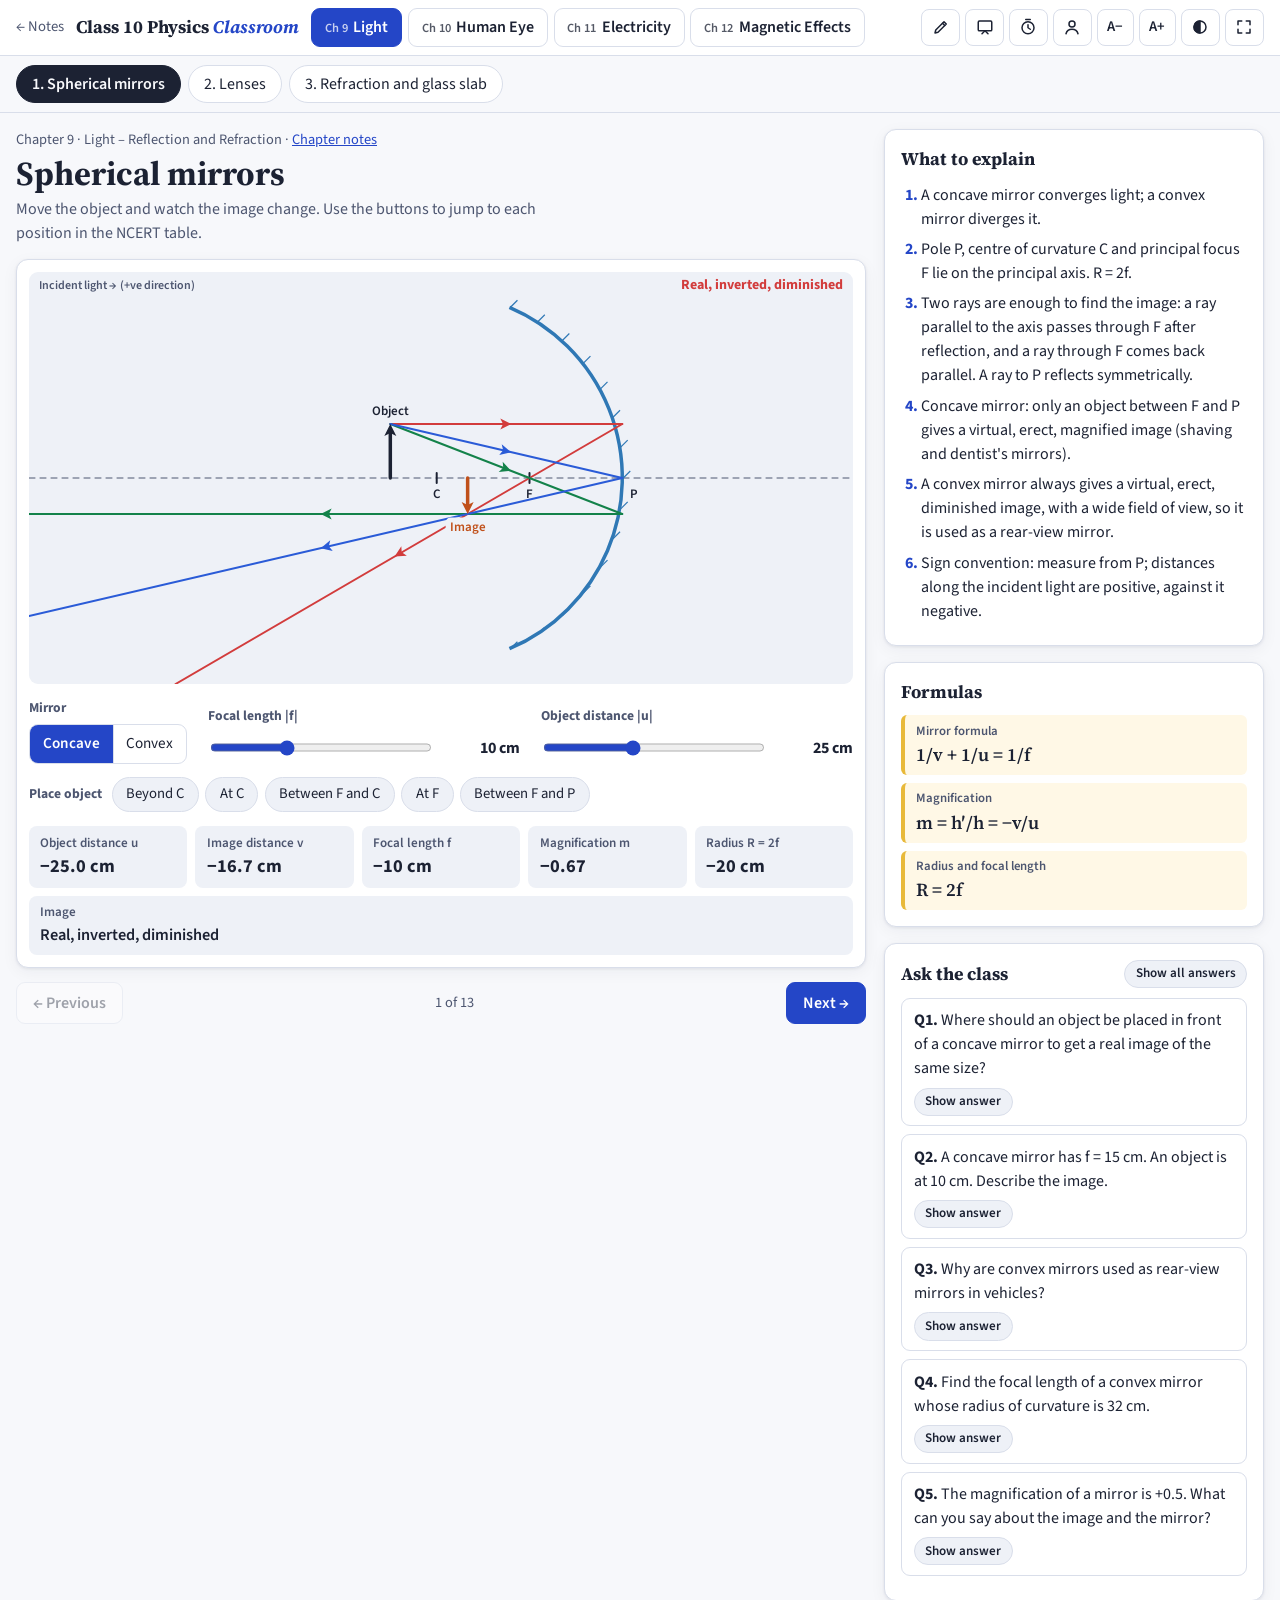
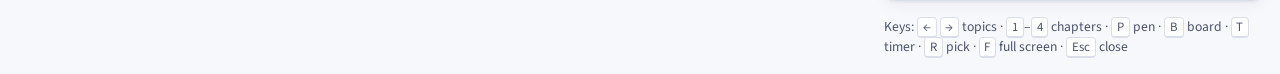
==== class-10/classroom/index.html @ 71f0e79f "Add interactive Class 10 physics classroom page A projector-friendly teaching page at class-10/class" ====
<!doctype html>
<html lang="en">
<head>
  <meta charset="utf-8">
  <meta name="viewport" content="width=device-width, initial-scale=1">
  <title>Class 10 Physics Classroom</title>
  <meta name="description" content="Interactive simulations for teaching CBSE (NCERT) Class 10 physics: light, the human eye, electricity and magnetic effects of current. Includes a pen, whiteboard, timer and student picker for the classroom.">
  <script>try{var t=localStorage.getItem("theme");if(t)document.documentElement.setAttribute("data-theme",t);var f=localStorage.getItem("cls-fs");if(f)document.documentElement.style.setProperty("--fs",f);}catch(e){}</script>
  <link rel="preconnect" href="https://fonts.googleapis.com">
  <link rel="preconnect" href="https://fonts.gstatic.com" crossorigin>
  <link href="https://fonts.googleapis.com/css2?family=Source+Sans+3:wght@400;600;700&family=Source+Serif+4:ital,wght@0,600;0,700;1,600&display=swap" rel="stylesheet">
  <link rel="stylesheet" href="classroom.css">
</head>
<body>
  <header class="topbar">
    <div class="brand">
      <a class="home" href="../../index.html" title="Back to the notes website">← Notes</a>
      <span class="title">Class 10 Physics <em>Classroom</em></span>
    </div>
    <nav class="chapters" id="chapters" role="tablist" aria-label="Chapters"></nav>
    <div class="tools" role="toolbar" aria-label="Teaching tools">
      <button class="tool" id="tPen" type="button" aria-pressed="false" title="Pen: draw over the page (P)">
        <svg viewBox="0 0 24 24"><path d="M4 20l4-1 11-11-3-3L5 16l-1 4z"/><path d="M14 7l3 3"/></svg><span class="tl">Pen</span></button>
      <button class="tool" id="tBoard" type="button" aria-pressed="false" title="Blank whiteboard (B)">
        <svg viewBox="0 0 24 24"><rect x="3" y="4" width="18" height="13" rx="1.5"/><path d="M8 21l4-4 4 4"/></svg><span class="tl">Board</span></button>
      <button class="tool" id="tTimer" type="button" aria-pressed="false" title="Activity timer (T)">
        <svg viewBox="0 0 24 24"><circle cx="12" cy="13" r="8"/><path d="M12 9v4l3 2M9 2h6"/></svg><span class="tl">Timer</span></button>
      <button class="tool" id="tPick" type="button" aria-pressed="false" title="Pick a student at random (R)">
        <svg viewBox="0 0 24 24"><circle cx="12" cy="8" r="4"/><path d="M4 21c1-4 4-6 8-6s7 2 8 6"/></svg><span class="tl">Pick</span></button>
      <button class="tool" id="tSmaller" type="button" title="Smaller text (−)"><span>A−</span></button>
      <button class="tool" id="tBigger" type="button" title="Bigger text for the projector (+)"><span>A+</span></button>
      <button class="tool" id="tTheme" type="button" title="Light / dark">
        <svg viewBox="0 0 24 24"><circle cx="12" cy="12" r="8"/><path d="M12 4a8 8 0 0 0 0 16z" fill="currentColor"/></svg></button>
      <button class="tool" id="tFull" type="button" title="Full screen (F)">
        <svg viewBox="0 0 24 24"><path d="M4 9V4h5M20 9V4h-5M4 15v5h5M20 15v5h-5"/></svg></button>
    </div>
  </header>

  <nav class="topics" id="topics" aria-label="Topics in this chapter"></nav>

  <main class="layout">
    <section class="stage-col" aria-live="polite">
      <div class="stage-head">
        <div class="chap-label"><span id="chapLabel"></span> · <a id="notesLink" class="notes-link" href="#">Chapter notes</a></div>
        <h1 id="topicTitle"></h1>
        <p id="topicLead"></p>
      </div>
      <div class="card stage" id="stage"></div>
      <div class="pager">
        <button class="btn ghost" id="prev" type="button">← Previous</button>
        <span id="pos" class="pos"></span>
        <button class="btn" id="next" type="button">Next →</button>
      </div>
    </section>

    <aside class="side-col">
      <div class="card">
        <h2>What to explain</h2>
        <ol class="points" id="points"></ol>
      </div>
      <div class="card">
        <h2>Formulas</h2>
        <div id="formulas" class="formulas"></div>
      </div>
      <div class="card">
        <h2>Ask the class <button class="chip small" id="revealAll" type="button">Show all answers</button></h2>
        <div id="questions"></div>
      </div>
      <p class="kbd-help">Keys: <kbd>←</kbd> <kbd>→</kbd> topics · <kbd>1</kbd>–<kbd>4</kbd> chapters · <kbd>P</kbd> pen · <kbd>B</kbd> board · <kbd>T</kbd> timer · <kbd>R</kbd> pick · <kbd>F</kbd> full screen · <kbd>Esc</kbd> close</p>
    </aside>
  </main>

  <canvas id="ink" aria-hidden="true"></canvas>
  <div id="inkbar" class="floating card" role="toolbar" aria-label="Pen options">
    <div class="swatches" id="swatches"></div>
    <div class="seg" id="penSize">
      <button type="button" data-s="3" aria-pressed="false">Thin</button>
      <button type="button" data-s="6" aria-pressed="true">Thick</button>
    </div>
    <button class="chip" id="inkErase" type="button" aria-pressed="false">Eraser</button>
    <button class="chip" id="inkBoard" type="button" aria-pressed="false">Board</button>
    <button class="chip" id="inkClear" type="button">Clear</button>
    <button class="btn" id="inkDone" type="button">Done</button>
  </div>

  <div class="panel card" id="timerPanel" role="dialog" aria-label="Timer">
    <div class="panel-head"><strong>Activity timer</strong><button class="chip small" type="button" data-close>Close</button></div>
    <div class="big-num" id="timerDisplay">2:00</div>
    <div class="row-btns" id="timerPresets"></div>
    <div class="row-btns">
      <button class="btn" id="timerGo" type="button">Start</button>
      <button class="btn ghost" id="timerReset" type="button">Reset</button>
    </div>
  </div>

  <div class="panel card" id="pickPanel" role="dialog" aria-label="Pick a student">
    <div class="panel-head"><strong>Pick a student</strong><button class="chip small" type="button" data-close>Close</button></div>
    <label class="pick-size">Roll numbers 1 to <input type="number" id="pickN" min="2" max="200" value="40"></label>
    <div class="big-num" id="pickDisplay">?</div>
    <p class="pick-note" id="pickNote">Nobody picked yet.</p>
    <div class="row-btns">
      <button class="btn" id="pickGo" type="button">Pick</button>
      <button class="btn ghost" id="pickReset" type="button">Start over</button>
    </div>
  </div>

  <script src="classroom.js"></script>
</body>
</html>
---- class-10/classroom/classroom.css ----
/* ============================================================
   Class 10 Physics Classroom — styles
   Colour tokens match the notes site (css/style.css).
   ============================================================ */

:root {
  --bg: #f7f8fb;
  --surface: #ffffff;
  --surface-2: #eef1f7;
  --text: #1c2233;
  --text-soft: #4d5670;
  --border: #d9deea;
  --accent: #2446c7;
  --accent-soft: #e5eafc;
  --accent-text: #ffffff;
  --formula-bg: #fff8e6;
  --formula-border: #e8b93a;
  --ray1: #d23c3c;
  --ray2: #13824a;
  --ray3: #2a5bd7;
  --beam: #c98200;
  --object: #1c2233;
  --image: #c0501a;
  --glass-edge: #2f78b5;
  --live: #d23c3c;
  --neutral: #2b2f3a;
  --earth: #13824a;
  --ok: #13824a;
  --warn: #c0392b;
  --board: #1f3b2c;
  --shadow: 0 1px 3px rgba(20, 30, 60, 0.08), 0 4px 16px rgba(20, 30, 60, 0.05);
  --radius: 12px;
  --fs: 1;
  --font-body: "Source Sans 3", system-ui, -apple-system, "Segoe UI", sans-serif;
  --font-head: "Source Serif 4", Georgia, "Times New Roman", serif;
}

:root[data-theme="dark"] {
  --bg: #11141c;
  --surface: #181c27;
  --surface-2: #202534;
  --text: #e6e9f2;
  --text-soft: #a7afc4;
  --border: #2d3446;
  --accent: #7c96ff;
  --accent-soft: #232c4d;
  --accent-text: #0e1220;
  --formula-bg: #2a2413;
  --formula-border: #b8912c;
  --ray1: #ff6b6b;
  --ray2: #4ccf86;
  --ray3: #7aa3ff;
  --beam: #ffc24a;
  --object: #e6e9f2;
  --image: #ff9a5c;
  --glass-edge: #79b8ef;
  --live: #ff6b6b;
  --neutral: #c9cfdc;
  --earth: #4ccf86;
  --ok: #4ccf86;
  --warn: #ff7a6b;
  --board: #14261c;
  --shadow: 0 1px 3px rgba(0, 0, 0, 0.4);
}

@media (prefers-color-scheme: dark) {
  :root:not([data-theme="light"]) {
    --bg: #11141c;
    --surface: #181c27;
    --surface-2: #202534;
    --text: #e6e9f2;
    --text-soft: #a7afc4;
    --border: #2d3446;
    --accent: #7c96ff;
    --accent-soft: #232c4d;
    --accent-text: #0e1220;
    --formula-bg: #2a2413;
    --formula-border: #b8912c;
    --ray1: #ff6b6b;
    --ray2: #4ccf86;
    --ray3: #7aa3ff;
    --beam: #ffc24a;
    --object: #e6e9f2;
    --image: #ff9a5c;
    --glass-edge: #79b8ef;
    --live: #ff6b6b;
    --neutral: #c9cfdc;
    --earth: #4ccf86;
    --ok: #4ccf86;
    --warn: #ff7a6b;
    --board: #14261c;
    --shadow: 0 1px 3px rgba(0, 0, 0, 0.4);
  }
}

* { box-sizing: border-box; }

html { font-size: calc(16px * var(--fs)); }

body {
  margin: 0;
  background: var(--bg);
  color: var(--text);
  font-family: var(--font-body);
  line-height: 1.5;
  -webkit-text-size-adjust: 100%;
}

a { color: var(--accent); }

:focus-visible { outline: 3px solid var(--accent); outline-offset: 2px; }

/* ---------- Top bar ---------- */
.topbar {
  position: sticky;
  top: 0;
  z-index: 42; /* above the pen layer so tools stay usable while drawing */
  display: flex;
  align-items: center;
  gap: 0.75rem;
  flex-wrap: wrap;
  padding: 0.5rem 1rem;
  background: var(--surface);
  border-bottom: 1px solid var(--border);
}
.brand { display: flex; align-items: center; gap: 0.75rem; min-width: 0; }
.brand .home { color: var(--text-soft); text-decoration: none; font-size: 0.92rem; white-space: nowrap; }
.brand .home:hover { color: var(--accent); }
.brand .title { font-family: var(--font-head); font-weight: 700; font-size: 1.12rem; white-space: nowrap; }
.brand .title em { font-style: italic; color: var(--accent); }

.chapters {
  display: flex;
  gap: 0.35rem;
  flex: 1 1 auto;
  overflow-x: auto;
  scrollbar-width: none;
}
.chapters::-webkit-scrollbar { display: none; }
.chapters button {
  white-space: nowrap;
  border: 1px solid var(--border);
  background: var(--surface);
  color: var(--text);
  border-radius: 9px;
  padding: 0.4rem 0.8rem;
  font: inherit;
  font-weight: 600;
  cursor: pointer;
}
.chapters button:hover { border-color: var(--accent); }
.chapters button[aria-selected="true"] { background: var(--accent); color: var(--accent-text); border-color: var(--accent); }
.chap-num { font-size: 0.78em; opacity: 0.75; margin-right: 0.35rem; font-weight: 600; }

.tools { display: flex; gap: 0.3rem; margin-left: auto; }
.tool {
  display: inline-flex;
  align-items: center;
  gap: 0.35rem;
  height: 2.3rem;
  padding: 0 0.6rem;
  border: 1px solid var(--border);
  border-radius: 8px;
  background: var(--surface);
  color: var(--text);
  font: inherit;
  font-size: 0.92rem;
  font-weight: 600;
  cursor: pointer;
}
.tool:hover { border-color: var(--accent); }
.tool svg { width: 18px; height: 18px; fill: none; stroke: currentColor; stroke-width: 2; stroke-linecap: round; stroke-linejoin: round; }
.tool[aria-pressed="true"] { background: var(--accent-soft); border-color: var(--accent); color: var(--accent); }

@media (max-width: 1500px) { .tool .tl { display: none; } }
@media (max-width: 900px) {
  .chapters { order: 3; flex-basis: 100%; }
}
@media (max-width: 560px) {
  .topbar { position: relative; padding: 0.45rem 0.6rem; gap: 0.5rem; }
  .brand .title em { display: none; }
  .tools { gap: 0.2rem; }
  .tool { padding: 0 0.45rem; height: 2.2rem; }
  #tSmaller, #tBigger { display: none; }
}

.topics {
  display: flex;
  gap: 0.4rem;
  padding: 0.6rem 1rem;
  overflow-x: auto;
  scrollbar-width: thin;
  border-bottom: 1px solid var(--border);
}
.topics button {
  white-space: nowrap;
  border: 1px solid var(--border);
  background: var(--surface);
  color: var(--text);
  border-radius: 999px;
  padding: 0.35rem 0.95rem;
  font: inherit;
  cursor: pointer;
}
.topics button:hover { border-color: var(--accent); }
.topics button[aria-current="true"] { background: var(--text); color: var(--bg); border-color: var(--text); font-weight: 600; }

/* ---------- Layout ---------- */
.layout {
  display: grid;
  grid-template-columns: minmax(0, 1fr) minmax(300px, 380px);
  gap: 1.1rem;
  padding: 1rem;
  max-width: 1560px;
  margin: 0 auto;
}
@media (max-width: 1000px) { .layout { grid-template-columns: minmax(0, 1fr); } }
@media (max-width: 560px) { .layout { padding: 0.6rem; gap: 0.8rem; } }

.stage-head .chap-label { font-size: 0.9rem; color: var(--text-soft); }
.stage-head h1 { font-family: var(--font-head); font-size: clamp(1.45rem, 3vw, 2.1rem); margin: 0.15rem 0 0.25rem; line-height: 1.2; }
.stage-head p { margin: 0 0 0.85rem; color: var(--text-soft); max-width: 70ch; }

.card {
  background: var(--surface);
  border: 1px solid var(--border);
  border-radius: var(--radius);
  box-shadow: var(--shadow);
  padding: 1rem;
}
.stage { padding: 0.75rem; }
@media (max-width: 560px) { .card { padding: 0.75rem; } .stage { padding: 0.5rem; } }

.canvas-wrap { width: 100%; border-radius: 9px; overflow: hidden; background: var(--surface-2); }
.canvas-wrap canvas { display: block; width: 100%; }
.canvas-wrap.touch canvas { touch-action: none; cursor: grab; }

.twin { display: grid; grid-template-columns: minmax(0, 1.35fr) minmax(0, 1fr); gap: 0.75rem; }
@media (max-width: 760px) { .twin { grid-template-columns: minmax(0, 1fr); } }

/* ---------- Controls ---------- */
.controls { display: flex; flex-wrap: wrap; gap: 0.8rem 1.3rem; margin-top: 0.9rem; align-items: flex-end; }
.ctl { display: flex; flex-direction: column; gap: 0.3rem; min-width: 0; }
.ctl.disabled { opacity: 0.45; pointer-events: none; }
.ctl-label, .presets-label {
  font-size: 0.85rem;
  font-weight: 700;
  color: var(--text-soft);
}
.slider { flex: 1 1 230px; }
.slider .row { display: flex; align-items: center; gap: 0.6rem; }
.slider input[type="range"] { flex: 1; min-width: 0; accent-color: var(--accent); height: 1.8rem; }
.slider output { min-width: 4.8rem; text-align: right; font-weight: 700; font-variant-numeric: tabular-nums; }

.seg { display: inline-flex; flex-wrap: wrap; border: 1px solid var(--border); border-radius: 9px; overflow: hidden; background: var(--surface); }
.seg button {
  border: 0;
  border-right: 1px solid var(--border);
  background: transparent;
  color: var(--text);
  padding: 0.45rem 0.8rem;
  min-height: 2.4rem;
  font: inherit;
  font-size: 0.95rem;
  cursor: pointer;
}
.seg button:last-child { border-right: 0; }
.seg button:hover { background: var(--surface-2); }
.seg button[aria-pressed="true"] { background: var(--accent); color: var(--accent-text); font-weight: 600; }

select, input[type="number"] {
  font: inherit;
  color: var(--text);
  background: var(--surface);
  border: 1px solid var(--border);
  border-radius: 8px;
  padding: 0.4rem 0.5rem;
  min-height: 2.4rem;
}
input[type="number"] { width: 5rem; min-height: 2.1rem; padding: 0.25rem 0.4rem; }

.presets { display: flex; flex-wrap: wrap; gap: 0.4rem; align-items: center; margin-top: 0.8rem; }
.presets-label { margin-right: 0.2rem; }

.chip {
  border: 1px solid var(--border);
  background: var(--surface-2);
  color: var(--text);
  border-radius: 999px;
  padding: 0.35rem 0.85rem;
  font: inherit;
  font-size: 0.92rem;
  cursor: pointer;
  white-space: nowrap;
}
.chip:hover { border-color: var(--accent); }
.chip[aria-pressed="true"] { background: var(--accent-soft); border-color: var(--accent); color: var(--accent); font-weight: 600; }
.chip.small { padding: 0.2rem 0.65rem; font-size: 0.82rem; font-family: var(--font-body); font-weight: 600; }

.btn {
  border: 1px solid var(--accent);
  background: var(--accent);
  color: var(--accent-text);
  border-radius: 9px;
  padding: 0.5rem 1rem;
  font: inherit;
  font-weight: 600;
  cursor: pointer;
}
.btn.ghost { background: var(--surface); color: var(--text); border-color: var(--border); }
.btn:hover { filter: brightness(1.08); }
.btn:disabled { opacity: 0.4; cursor: default; }

.readouts { display: grid; grid-template-columns: repeat(auto-fill, minmax(150px, 1fr)); gap: 0.5rem; margin-top: 0.9rem; }
.ro { background: var(--surface-2); border-radius: 8px; padding: 0.45rem 0.7rem; display: flex; flex-direction: column; min-width: 0; }
.ro.wide { grid-column: 1 / -1; }
.ro-k { font-size: 0.82rem; color: var(--text-soft); font-weight: 600; }
.ro-v { font-size: 1.15rem; font-weight: 700; font-variant-numeric: tabular-nums; overflow-wrap: anywhere; }
.ro.wide .ro-v { font-size: 1.02rem; font-weight: 600; }
.ro.good { background: color-mix(in srgb, var(--ok) 15%, var(--surface)); }
.ro.bad { background: color-mix(in srgb, var(--warn) 15%, var(--surface)); }

.pager { display: flex; justify-content: space-between; align-items: center; gap: 0.5rem; margin-top: 0.9rem; }
.pos { color: var(--text-soft); font-size: 0.9rem; }

/* ---------- Side column ---------- */
.side-col { display: flex; flex-direction: column; gap: 1rem; min-width: 0; }
.side-col h2 {
  font-family: var(--font-head);
  font-size: 1.12rem;
  margin: 0 0 0.6rem;
  display: flex;
  justify-content: space-between;
  align-items: center;
  gap: 0.5rem;
}
.points { margin: 0; padding-left: 1.25rem; }
.points li { margin: 0.4rem 0; }
.points li::marker { color: var(--accent); font-weight: 700; }

.formulas { display: grid; gap: 0.5rem; }
.formula { background: var(--formula-bg); border-left: 4px solid var(--formula-border); border-radius: 6px; padding: 0.4rem 0.7rem; }
.formula .f-n { font-size: 0.8rem; color: var(--text-soft); font-weight: 600; }
.formula .f-e { font-family: var(--font-head); font-size: 1.15rem; font-weight: 600; }

.q { border: 1px solid var(--border); border-radius: 9px; padding: 0.6rem 0.75rem; margin: 0.5rem 0; }
.q p { margin: 0; }
.q .ans { display: none; margin-top: 0.5rem; padding-top: 0.5rem; border-top: 1px dashed var(--border); }
.q.open .ans { display: block; }
.q .chip { margin-top: 0.45rem; }

.kbd-help { font-size: 0.85rem; color: var(--text-soft); margin: 0; }
kbd {
  font-family: var(--font-body);
  font-size: 0.8rem;
  border: 1px solid var(--border);
  border-bottom-width: 2px;
  border-radius: 4px;
  padding: 0 0.3rem;
  background: var(--surface);
}
@media (hover: none) { .kbd-help { display: none; } }

/* ---------- Energy table ---------- */
.bill-wrap { overflow-x: auto; }
table.bill { width: 100%; border-collapse: collapse; font-size: 0.95rem; min-width: 560px; }
table.bill th, table.bill td { padding: 0.45rem 0.4rem; border-bottom: 1px solid var(--border); text-align: left; vertical-align: middle; }
table.bill th { font-size: 0.85rem; color: var(--text-soft); }
table.bill .num { text-align: right; font-variant-numeric: tabular-nums; }
.stepper { display: inline-flex; align-items: center; gap: 0.3rem; }
.stepper button {
  width: 1.9rem;
  height: 1.9rem;
  border: 1px solid var(--border);
  border-radius: 6px;
  background: var(--surface-2);
  color: var(--text);
  font: inherit;
  font-weight: 700;
  cursor: pointer;
}
.stepper span { min-width: 1.4rem; text-align: center; font-weight: 700; font-variant-numeric: tabular-nums; }
.bar-cell { width: 22%; }
.bar { height: 0.55rem; border-radius: 4px; background: var(--accent); min-width: 2px; }
.calc { display: flex; flex-wrap: wrap; gap: 0.8rem 1.2rem; align-items: flex-end; margin-top: 0.9rem; }
.calc h3 { flex-basis: 100%; margin: 0.4rem 0 0; font-family: var(--font-head); font-size: 1.05rem; }
.app-steppers { display: flex; flex-wrap: wrap; gap: 0.5rem; margin-top: 0.8rem; }
.app-steppers .stepper { background: var(--surface-2); border-radius: 9px; padding: 0.25rem 0.4rem; }
.app-steppers .stepper b { font-weight: 600; margin-right: 0.15rem; }

/* ---------- Pen overlay ---------- */
#ink { position: fixed; inset: 0; width: 100vw; height: 100vh; z-index: 40; pointer-events: none; touch-action: none; }
#ink.active { pointer-events: auto; cursor: crosshair; }
#ink.board { background: var(--board); }

.floating { position: fixed; z-index: 45; }
#inkbar {
  left: 50%;
  bottom: 1rem;
  transform: translateX(-50%);
  display: none;
  align-items: center;
  gap: 0.5rem;
  flex-wrap: wrap;
  justify-content: center;
  padding: 0.55rem 0.7rem;
  width: max-content;
  max-width: calc(100vw - 1rem);
}
#inkbar.show { display: flex; }
.swatches { display: flex; gap: 0.35rem; }
.swatch { width: 1.9rem; height: 1.9rem; border-radius: 50%; border: 2px solid var(--border); cursor: pointer; padding: 0; }
.swatch[aria-pressed="true"] { outline: 3px solid var(--accent); outline-offset: 2px; }

/* ---------- Panels ---------- */
.panel { position: fixed; right: 1rem; bottom: 1rem; z-index: 46; width: min(330px, calc(100vw - 2rem)); display: none; }
.panel.show { display: block; }
#pickPanel.show ~ #timerPanel.show, #timerPanel.show ~ #pickPanel.show { bottom: auto; top: 5rem; }
.panel-head { display: flex; justify-content: space-between; align-items: center; margin-bottom: 0.3rem; }
.big-num { font-size: clamp(3.2rem, 11vw, 5rem); font-weight: 700; text-align: center; font-variant-numeric: tabular-nums; line-height: 1.1; padding: 0.4rem 0; border-radius: 10px; }
.big-num.done { animation: flash 0.6s ease 4; }
@keyframes flash { 50% { background: var(--warn); color: #fff; } }
.row-btns { display: flex; flex-wrap: wrap; gap: 0.4rem; justify-content: center; margin-top: 0.6rem; }
.pick-size { display: flex; align-items: center; gap: 0.5rem; font-size: 0.95rem; }
.pick-note { text-align: center; margin: 0; color: var(--text-soft); font-size: 0.9rem; }

@media print {
  .topbar, .topics, .tools, .pager, #ink, #inkbar, .panel { display: none !important; }
}
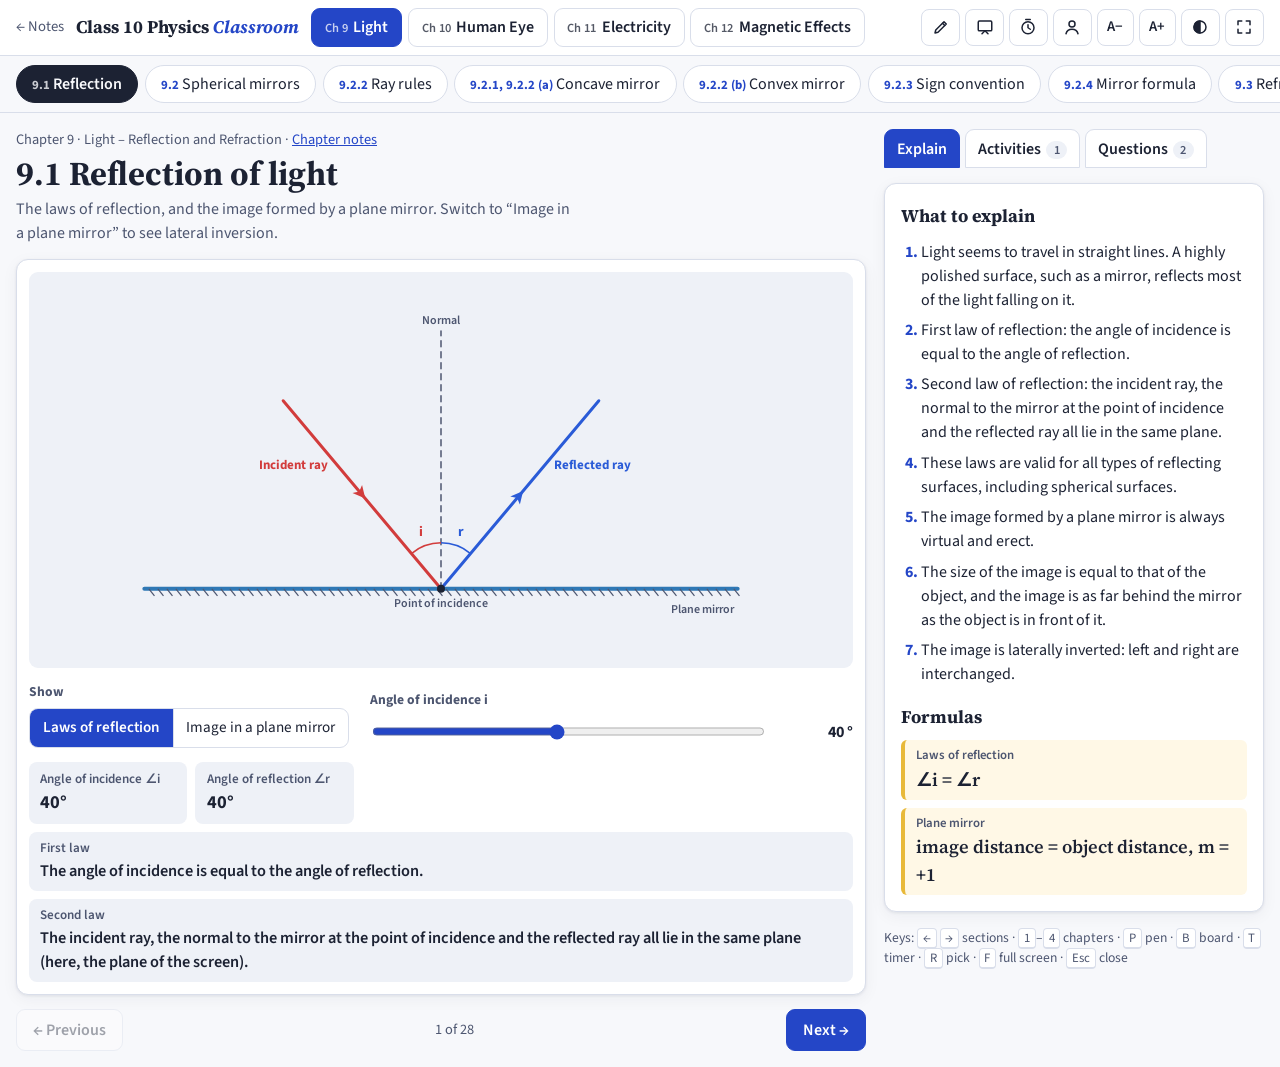
==== commit 2f648833: "Rebuild classroom Chapter 9 section by section from the NCERT textbook Chapter 9 now follows the tex" ====
--- a/class-10/classroom/index.html
+++ b/class-10/classroom/index.html
@@ -4,7 +4,7 @@
   <meta charset="utf-8">
   <meta name="viewport" content="width=device-width, initial-scale=1">
   <title>Class 10 Physics Classroom</title>
-  <meta name="description" content="Interactive simulations for teaching CBSE (NCERT) Class 10 physics: light, the human eye, electricity and magnetic effects of current. Includes a pen, whiteboard, timer and student picker for the classroom.">
+  <meta name="description" content="Interactive NCERT Class 10 physics for teaching: every section of Light, the Human Eye, Electricity and Magnetic Effects of Electric Current, with simulations, NCERT tables, activities, worked examples, in-text questions and exercises with answers.">
   <script>try{var t=localStorage.getItem("theme");if(t)document.documentElement.setAttribute("data-theme",t);var f=localStorage.getItem("cls-fs");if(f)document.documentElement.style.setProperty("--fs",f);}catch(e){}</script>
   <link rel="preconnect" href="https://fonts.googleapis.com">
   <link rel="preconnect" href="https://fonts.gstatic.com" crossorigin>
@@ -36,9 +36,9 @@
     </div>
   </header>
 
-  <nav class="topics" id="topics" aria-label="Topics in this chapter"></nav>
+  <nav class="topics" id="topics" aria-label="Sections of this chapter"></nav>
 
-  <main class="layout">
+  <main class="layout" id="layout">
     <section class="stage-col" aria-live="polite">
       <div class="stage-head">
         <div class="chap-label"><span id="chapLabel"></span> · <a id="notesLink" class="notes-link" href="#">Chapter notes</a></div>
@@ -53,20 +53,10 @@
       </div>
     </section>
 
-    <aside class="side-col">
-      <div class="card">
-        <h2>What to explain</h2>
-        <ol class="points" id="points"></ol>
-      </div>
-      <div class="card">
-        <h2>Formulas</h2>
-        <div id="formulas" class="formulas"></div>
-      </div>
-      <div class="card">
-        <h2>Ask the class <button class="chip small" id="revealAll" type="button">Show all answers</button></h2>
-        <div id="questions"></div>
-      </div>
-      <p class="kbd-help">Keys: <kbd>←</kbd> <kbd>→</kbd> topics · <kbd>1</kbd>–<kbd>4</kbd> chapters · <kbd>P</kbd> pen · <kbd>B</kbd> board · <kbd>T</kbd> timer · <kbd>R</kbd> pick · <kbd>F</kbd> full screen · <kbd>Esc</kbd> close</p>
+    <aside class="side-col" id="side">
+      <div class="side-tabs" role="tablist" aria-label="Teaching material" id="sideTabs"></div>
+      <div class="card side-body" id="sideBody"></div>
+      <p class="kbd-help">Keys: <kbd>←</kbd> <kbd>→</kbd> sections · <kbd>1</kbd>–<kbd>4</kbd> chapters · <kbd>P</kbd> pen · <kbd>B</kbd> board · <kbd>T</kbd> timer · <kbd>R</kbd> pick · <kbd>F</kbd> full screen · <kbd>Esc</kbd> close</p>
     </aside>
   </main>
 
@@ -104,6 +94,15 @@
     </div>
   </div>
 
-  <script src="classroom.js"></script>
+  <script src="js/core.js"></script>
+  <script src="js/light.js"></script>
+  <script src="js/eye.js"></script>
+  <script src="js/electricity.js"></script>
+  <script src="js/magnetism.js"></script>
+  <script src="js/content-9.js"></script>
+  <script src="js/content-10.js"></script>
+  <script src="js/content-11.js"></script>
+  <script src="js/content-12.js"></script>
+  <script src="js/app.js"></script>
 </body>
 </html>
--- a/class-10/classroom/classroom.css
+++ b/class-10/classroom/classroom.css
@@ -18,6 +18,7 @@
   --ray1: #d23c3c;
   --ray2: #13824a;
   --ray3: #2a5bd7;
+  --ray4: #8e44ad;
   --beam: #c98200;
   --object: #1c2233;
   --image: #c0501a;
@@ -50,6 +51,7 @@
   --ray1: #ff6b6b;
   --ray2: #4ccf86;
   --ray3: #7aa3ff;
+  --ray4: #c792ea;
   --beam: #ffc24a;
   --object: #e6e9f2;
   --image: #ff9a5c;
@@ -79,6 +81,7 @@
     --ray1: #ff6b6b;
     --ray2: #4ccf86;
     --ray3: #7aa3ff;
+  --ray4: #c792ea;
     --beam: #ffc24a;
     --object: #e6e9f2;
     --image: #ff9a5c;
@@ -295,6 +298,7 @@
 }
 .chip:hover { border-color: var(--accent); }
 .chip[aria-pressed="true"] { background: var(--accent-soft); border-color: var(--accent); color: var(--accent); font-weight: 600; }
+.chip:disabled { opacity: 0.4; cursor: default; border-color: var(--border); }
 .chip.small { padding: 0.2rem 0.65rem; font-size: 0.82rem; font-family: var(--font-body); font-weight: 600; }
 
 .btn {
@@ -427,3 +431,73 @@
 @media print {
   .topbar, .topics, .tools, .pager, #ink, #inkbar, .panel { display: none !important; }
 }
+
+/* ============================================================
+   Teaching panels, NCERT tables, exercises (added for the NCERT rebuild)
+   ============================================================ */
+.topics .t-num { font-size: 0.8em; font-weight: 700; color: var(--accent); }
+.topics button[aria-current="true"] .t-num { color: inherit; opacity: 0.8; }
+.topics button.extra { border-style: dashed; font-weight: 600; }
+
+.layout.wide { grid-template-columns: minmax(0, 1fr); max-width: 1100px; }
+.layout.wide .side-col { display: none; }
+.stage.doc { padding: 1rem 1.2rem; }
+
+.side-tabs { display: flex; gap: 0.3rem; flex-wrap: wrap; }
+.side-tabs button {
+  border: 1px solid var(--border); background: var(--surface); color: var(--text);
+  border-radius: 9px 9px 0 0; padding: 0.4rem 0.75rem; font: inherit; font-weight: 600; cursor: pointer;
+}
+.side-tabs button[aria-selected="true"] { background: var(--accent); color: var(--accent-text); border-color: var(--accent); }
+.side-tabs .count { display: inline-block; margin-left: 0.35rem; font-size: 0.78em; background: var(--surface-2); color: var(--text-soft); border-radius: 999px; padding: 0 0.45rem; }
+.side-tabs button[aria-selected="true"] .count { background: rgba(255,255,255,0.25); color: inherit; }
+.side-body { margin-top: -1px; max-height: calc(100vh - 170px); overflow-y: auto; }
+@media (max-width: 1000px) { .side-body { max-height: none; } }
+.side-body h2 { font-family: var(--font-head); font-size: 1.12rem; margin: 0.2rem 0 0.6rem; }
+.side-body h2 ~ h2 { margin-top: 1.1rem; }
+.side-head { display: flex; justify-content: space-between; align-items: center; gap: 0.5rem; margin: 0 0 0.4rem; font-weight: 700; color: var(--text-soft); flex-wrap: wrap; }
+
+.box { background: var(--surface-2); border-radius: 9px; padding: 0.6rem 0.8rem; margin-top: 0.9rem; }
+.box h3 { margin: 0 0 0.3rem; font-size: 1rem; }
+.box ul { margin: 0; padding-left: 1.2rem; }
+.box li { margin: 0.25rem 0; }
+.box p { margin: 0.3rem 0; }
+
+.act, .q { border: 1px solid var(--border); border-radius: 9px; padding: 0.6rem 0.75rem; margin: 0.55rem 0; }
+.act h3 { margin: 0 0 0.35rem; font-size: 1rem; }
+.act .act-title { font-weight: 600; color: var(--text-soft); }
+.steps { margin: 0.2rem 0; padding-left: 1.25rem; }
+.steps li { margin: 0.25rem 0; }
+.caution { margin: 0.2rem 0 0.4rem; color: var(--warn); font-weight: 600; }
+.act .ans, .q .ans { display: none; margin-top: 0.5rem; padding-top: 0.5rem; border-top: 1px dashed var(--border); }
+.act.open .ans, .q.open .ans { display: block; }
+.q .ans p { margin: 0.25rem 0; }
+.q p { margin: 0; }
+.opts { margin: 0.35rem 0 0; padding-left: 1.6rem; }
+.opts li { margin: 0.15rem 0; }
+.final { margin-top: 0.4rem !important; }
+.btn-row { display: flex; flex-wrap: wrap; gap: 0.4rem; margin-top: 0.45rem; }
+.sim-btn { border-color: var(--accent); color: var(--accent); background: var(--accent-soft); }
+
+.ncert-wrap { overflow-x: auto; margin-top: 1rem; }
+table.ncert { width: 100%; border-collapse: collapse; font-size: 0.95rem; min-width: 520px; }
+table.ncert caption { text-align: left; font-family: var(--font-head); font-weight: 700; font-size: 1rem; padding: 0 0 0.45rem; }
+table.ncert th, table.ncert td { border: 1px solid var(--border); padding: 0.4rem 0.55rem; text-align: left; vertical-align: top; }
+table.ncert thead th { background: var(--surface-2); font-size: 0.88rem; }
+table.ncert tbody th { font-weight: 600; }
+table.ncert tr.hl th, table.ncert tr.hl td { background: color-mix(in srgb, var(--accent) 16%, var(--surface)); }
+table.ncert tr.hl th:first-child { box-shadow: inset 4px 0 0 var(--accent); }
+.table-note { font-size: 0.85rem; color: var(--text-soft); margin: 0.35rem 0 0; }
+
+.ctl.num .num-row { display: flex; align-items: center; gap: 0.35rem; }
+.ctl.num .unit { color: var(--text-soft); font-weight: 600; }
+.calc-out { font-weight: 700; font-size: 1.05rem; margin: 0.6rem 0 0; flex-basis: 100%; }
+
+.exq { margin: 0.7rem 0; }
+.sum-h { font-family: var(--font-head); font-size: 1.2rem; margin: 0.4rem 0 0.6rem; }
+.summary { margin: 0 0 1rem; padding-left: 1.3rem; }
+.summary li { margin: 0.35rem 0; }
+.formulas.grid2 { grid-template-columns: repeat(auto-fill, minmax(240px, 1fr)); }
+
+.symbol-grid { display: grid; grid-template-columns: repeat(auto-fill, minmax(170px, 1fr)); gap: 0.6rem; margin-top: 0.8rem; }
+.tag { display: inline-block; font-size: 0.74em; font-weight: 700; color: var(--accent); background: var(--accent-soft); border-radius: 999px; padding: 0.05rem 0.5rem; margin-right: 0.4rem; vertical-align: 0.1em; }
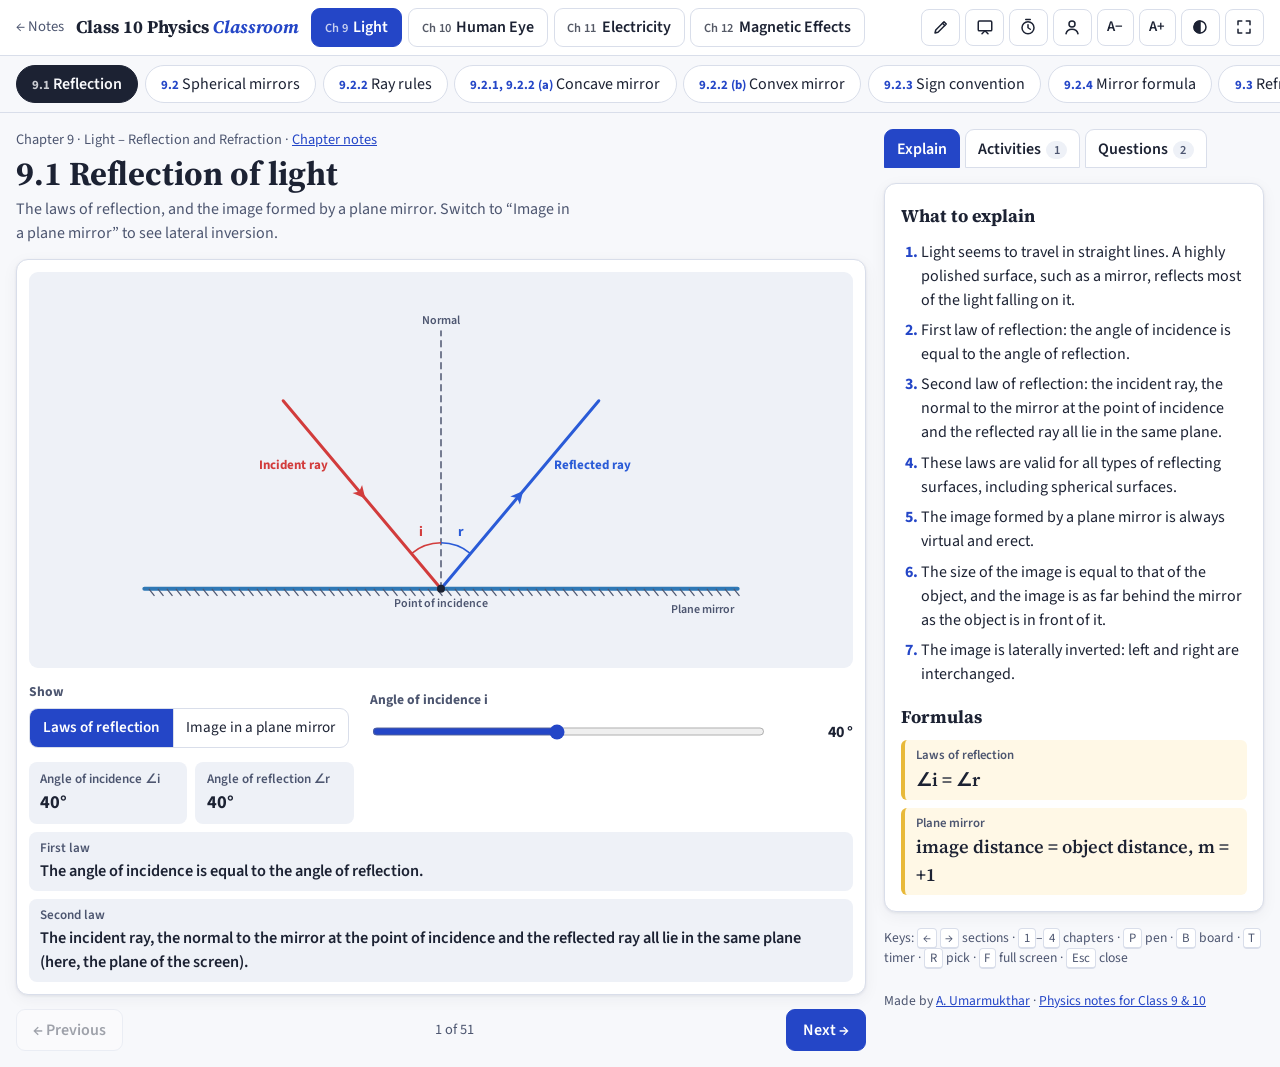
==== commit 0c86ce75: "Link the notes, the classroom and the author's resume - Notes: "Classroom" in the header, a "Teach t" ====
--- a/class-10/classroom/index.html
+++ b/class-10/classroom/index.html
@@ -57,6 +57,7 @@
       <div class="side-tabs" role="tablist" aria-label="Teaching material" id="sideTabs"></div>
       <div class="card side-body" id="sideBody"></div>
       <p class="kbd-help">Keys: <kbd>←</kbd> <kbd>→</kbd> sections · <kbd>1</kbd>–<kbd>4</kbd> chapters · <kbd>P</kbd> pen · <kbd>B</kbd> board · <kbd>T</kbd> timer · <kbd>R</kbd> pick · <kbd>F</kbd> full screen · <kbd>Esc</kbd> close</p>
+      <p class="credit">Made by <a href="https://umarmukthar.in/">A. Umarmukthar</a> · <a href="../../index.html">Physics notes for Class 9 &amp; 10</a></p>
     </aside>
   </main>
 
--- a/class-10/classroom/classroom.css
+++ b/class-10/classroom/classroom.css
@@ -501,3 +501,6 @@
 
 .symbol-grid { display: grid; grid-template-columns: repeat(auto-fill, minmax(170px, 1fr)); gap: 0.6rem; margin-top: 0.8rem; }
 .tag { display: inline-block; font-size: 0.74em; font-weight: 700; color: var(--accent); background: var(--accent-soft); border-radius: 999px; padding: 0.05rem 0.5rem; margin-right: 0.4rem; vertical-align: 0.1em; }
+.credit { font-size: 0.85rem; color: var(--text-soft); margin: 0.4rem 0 0; }
+.credit a { color: var(--accent); }
+@media print { .credit { display: none; } }
